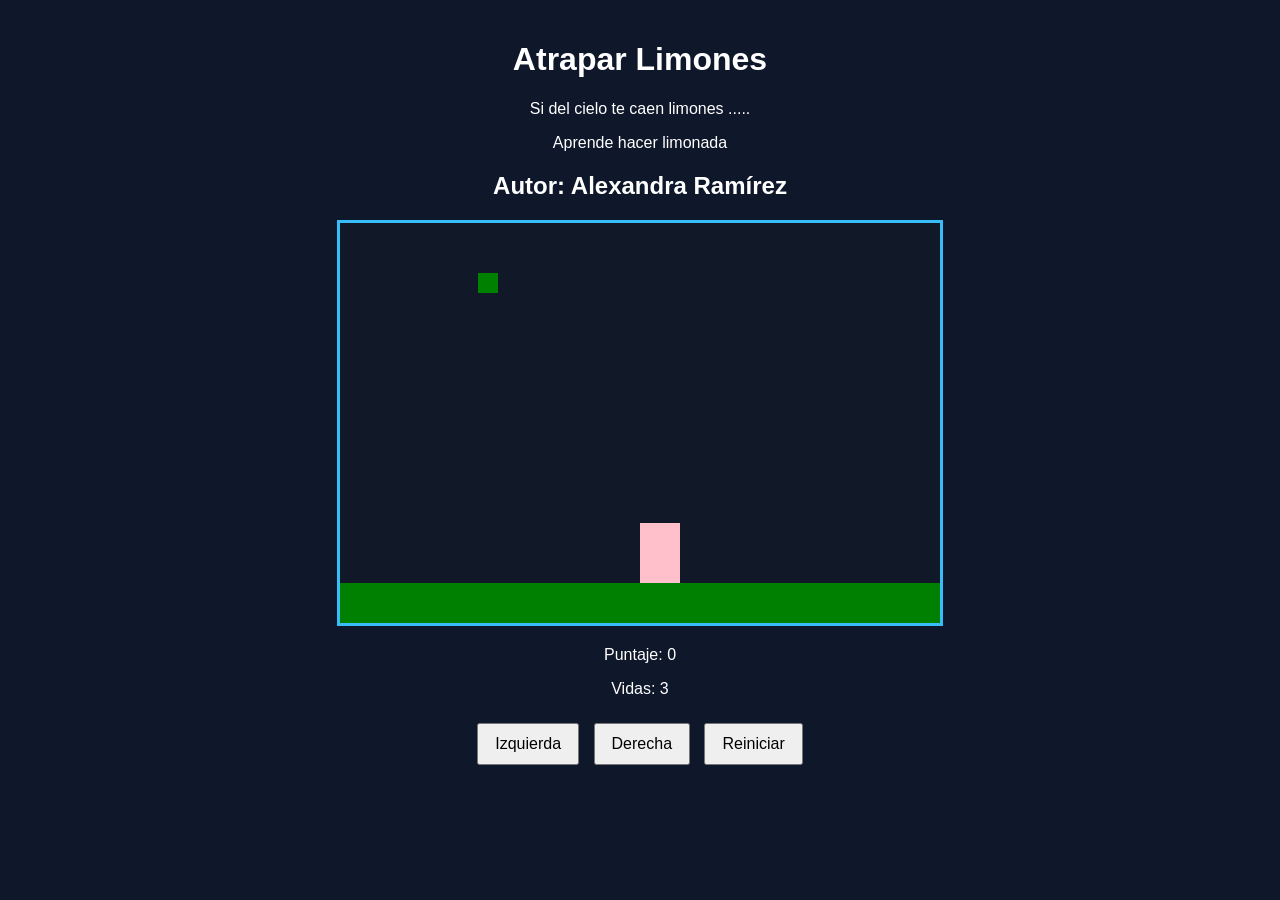
==== index.html.html @ 156c7311 "renombrar html principal" ====
<!DOCTYPE html>
<html>
<head>
  <title>Caza Estrellas</title>
  <link rel="stylesheet" href="limones.css">
 
 
</head>
<body onload="iniciarJuego();">
  <div class="contenedor">
    <h1>Atrapar Limones</h1>
    <p>Si del cielo te caen limones ..... </p>
    <p>Aprende hacer limonada</p>
    <h2>Autor: Alexandra Ramírez</h2>
    <canvas id="areaJuego" width="600" height="400"></canvas>
    
    <div class="panel">
      <p>Puntaje: <span id="txtPuntaje">0</span></p>
      <p>Vidas: <span id="txtVidas">3</span></p>

    </div>
    <div class="botones">
      <button onclick="moverIzquierda();">Izquierda</button>
      <button onclick="moverDerecha();">Derecha</button>
      <button>Reiniciar</button>
    </div>
  </div>
  <script src="limones.js"></script>
  <script  src="utils.js"></script>

</body>
</html>
---- limones.css ----
body {
  font-family: Arial, sans-serif;
  background-color: #0f172a;
  color: white;
  text-align: center;
  margin: 0;
  padding: 20px;
}

.contenedor {
  max-width: 800px;
  margin: 0 auto;
}

canvas {
  background-color: #111827;
  border: 3px solid #38bdf8;
  display: block;
  margin: 20px auto;
}

.panel {
  margin: 20px 0;
}

.botones button {
  margin: 5px;
  padding: 10px 16px;
  font-size: 16px;
  cursor: pointer;
}
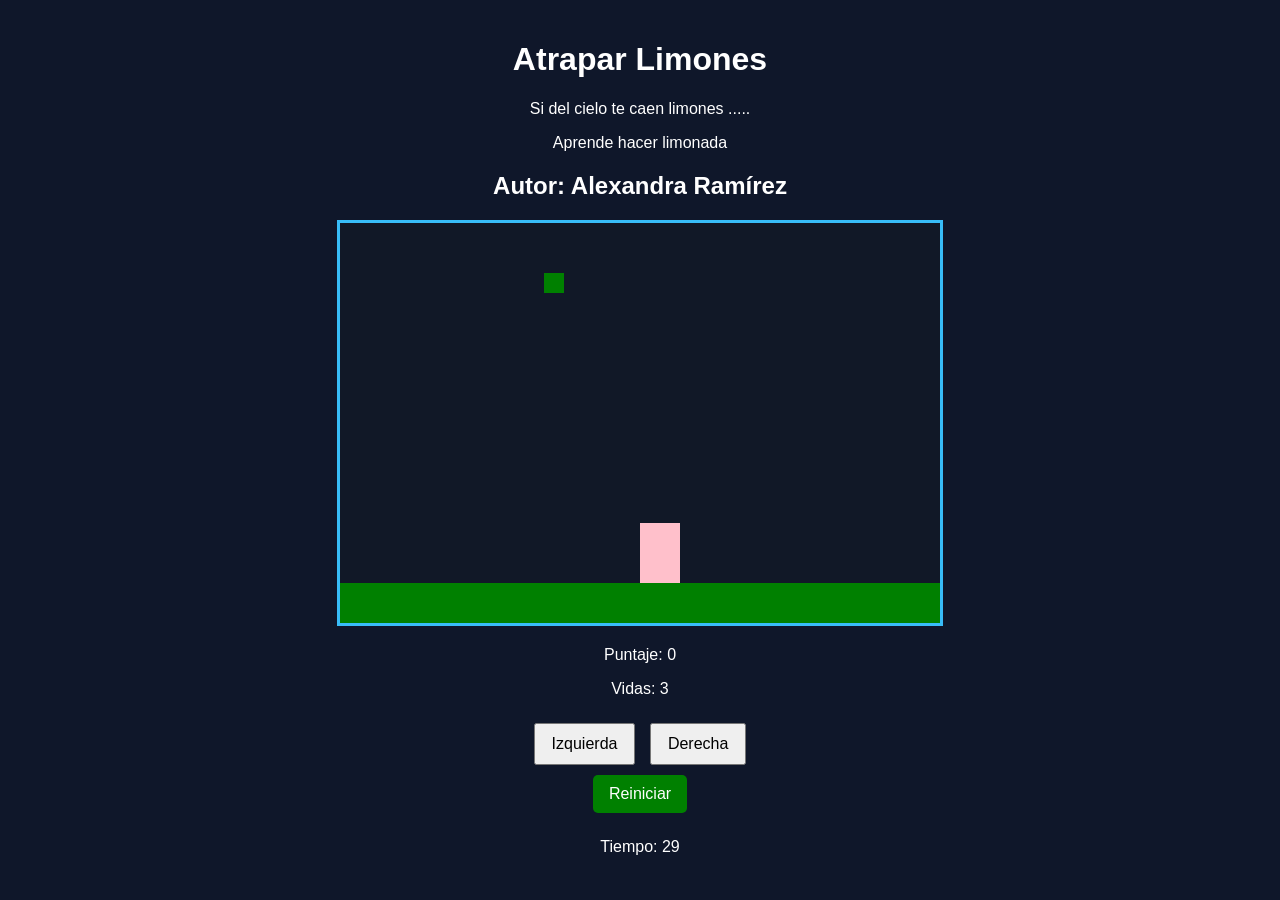
==== commit 1f065ced: "feat: finalizar lógica de juego y corrección de errores críticos" ====
--- a/index.html.html
+++ b/index.html.html
@@ -22,7 +22,13 @@
     <div class="botones">
       <button onclick="moverIzquierda();">Izquierda</button>
       <button onclick="moverDerecha();">Derecha</button>
-      <button>Reiniciar</button>
+      <div class="rei">
+      <button onclick="reiniciarJuego();">Reiniciar</button>
+    <div class="panel">
+      <span>Tiempo: <span id="txtTiempo">10</span>
+
+    </div>  
+    </div>
     </div>
   </div>
   <script src="limones.js"></script>
--- a/limones.css
+++ b/limones.css
@@ -28,4 +28,12 @@
   padding: 10px 16px;
   font-size: 16px;
   cursor: pointer;
+}
+.rei button {
+  background-color: green;
+  color: white;
+  border: none;
+  border-radius: 5px;
+  cursor: pointer;
+
 }
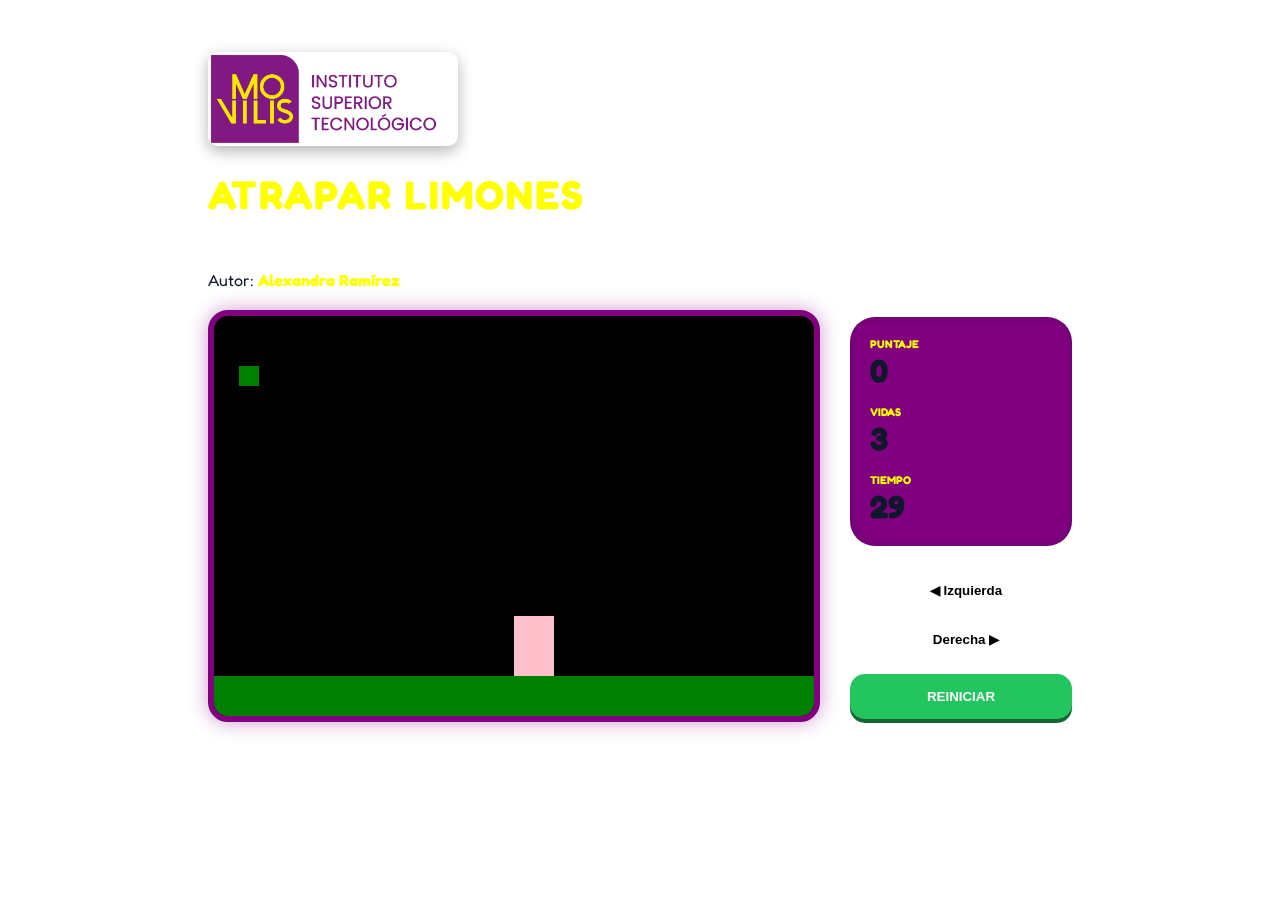
==== commit 1b39bc02: "Integración de logo Movilis y rediseño de interfaz estética" ====
--- a/index.html.html
+++ b/index.html.html
@@ -1,38 +1,60 @@
 <!DOCTYPE html>
-<html>
+<html lang="es">
 <head>
-  <title>Caza Estrellas</title>
+  <meta charset="UTF-8">
+  <meta name="viewport" content="width=device-width, initial-scale=1.0">
+  <title>Atrapar Limones - Movilis Edition</title>
   <link rel="stylesheet" href="limones.css">
- 
- 
+  <link href="https://fonts.googleapis.com/css2?family=Fredoka:wght@400;600&display=swap" rel="stylesheet">
 </head>
 <body onload="iniciarJuego();">
+
   <div class="contenedor">
-    <h1>Atrapar Limones</h1>
-    <p>Si del cielo te caen limones ..... </p>
-    <p>Aprende hacer limonada</p>
-    <h2>Autor: Alexandra Ramírez</h2>
-    <canvas id="areaJuego" width="600" height="400"></canvas>
-    
-    <div class="panel">
-      <p>Puntaje: <span id="txtPuntaje">0</span></p>
-      <p>Vidas: <span id="txtVidas">3</span></p>
+    <div class="header-logo">
+      <img src="LOGO FULL.png" alt="Logo Movilis" class="logo-movilis">
+    </div>
 
-    </div>
-    <div class="botones">
-      <button onclick="moverIzquierda();">Izquierda</button>
-      <button onclick="moverDerecha();">Derecha</button>
-      <div class="rei">
-      <button onclick="reiniciarJuego();">Reiniciar</button>
-    <div class="panel">
-      <span>Tiempo: <span id="txtTiempo">10</span>
+    <header>
+      <h1>Atrapar Limones</h1>
+      <div class="frase">
+        <p>"Si del cielo te caen limones... aprende a hacer limonada"</p>
+      </div>
+      <p class="author">Autor: <span>Alexandra Ramírez</span></p>
+    </header>
 
-    </div>  
-    </div>
+    <div class="main-layout">
+      <div class="game-area">
+        <canvas id="areaJuego" width="600" height="400"></canvas>
+      </div>
+
+      <aside class="sidebar">
+        <div class="stats-card">
+          <div class="stat-item">
+            <small>PUNTAJE</small>
+            <span id="txtPuntaje">0</span>
+          </div>
+          <div class="stat-item">
+            <small>VIDAS</small>
+            <span id="txtVidas">3</span>
+          </div>
+          <div class="stat-item">
+            <small>TIEMPO</small>
+            <span id="txtTiempo">30</span>
+          </div>
+        </div>
+
+        <div class="controles">
+          <div class="flechas">
+            <button class="btn-control" onclick="moverIzquierda();">◀ Izquierda</button>
+            <button class="btn-control" onclick="moverDerecha();">Derecha ▶</button>
+          </div>
+          <button class="btn-reiniciar" onclick="reiniciarJuego();">REINICIAR</button>
+        </div>
+      </aside>
     </div>
   </div>
+
+  <script src="utils.js"></script>
   <script src="limones.js"></script>
-  <script  src="utils.js"></script>
-
 </body>
 </html>
--- a/limones.css
+++ b/limones.css
@@ -1,39 +1,136 @@
+:root {
+  --morado-movilis: #800080;
+  --amarillo-movilis: #ffff00;
+  --fondo-oscuro: #0f172a;
+  --blanco: #ffffff;
+}
+
 body {
-  font-family: Arial, sans-serif;
-  background-color: #0f172a;
-  color: white;
-  text-align: center;
+  font-family: 'Fredoka', sans-serif;
+  background-color: var(--blanco);
+  color: var(--fondo-oscuro);
   margin: 0;
   padding: 20px;
+  display: flex;
+  justify-content: center;
 }
 
 .contenedor {
-  max-width: 800px;
-  margin: 0 auto;
+  max-width: 900px;
+  background: rgba(255, 255, 255, 0.05);
+  padding: 30px;
+  border-radius: 40px;
+  border: 2px solid rgba(255, 255, 255, 0.1);
+}
+
+/* --- LOGO --- */
+.header-logo {
+  margin-bottom: 20px;
+}
+
+.logo-movilis {
+  max-width: 250px;
+  height: auto;
+  border-radius: 10px;
+  box-shadow: 0 5px 15px rgba(0,0,0,0.3);
+}
+
+h1 {
+  font-size: 2.5rem;
+  color: var(--amarillo-movilis);
+  margin: 10px 0;
+  text-transform: uppercase;
+  letter-spacing: 2px;
+}
+
+.frase p {
+  font-style: italic;
+  color: var(--blanco);
+  opacity: 0.8;
+}
+
+.author span {
+  color: var(--amarillo-movilis);
+  font-weight: bold;
+}
+
+/* --- DISTRIBUCIÓN --- */
+.main-layout {
+  display: flex;
+  gap: 30px;
+  margin-top: 20px;
+  align-items: center;
 }
 
 canvas {
-  background-color: #111827;
-  border: 3px solid #38bdf8;
-  display: block;
-  margin: 20px auto;
+  background-color: #000;
+  border: 6px solid var(--morado-movilis);
+  border-radius: 20px;
+  box-shadow: 0 0 20px rgba(128, 0, 128, 0.4);
 }
 
-.panel {
-  margin: 20px 0;
+/* --- PANEL LATERAL --- */
+.sidebar {
+  display: flex;
+  flex-direction: column;
+  gap: 20px;
+  min-width: 200px;
 }
 
-.botones button {
+.stats-card {
+  background: var(--morado-movilis);
+  padding: 20px;
+  border-radius: 25px;
+  box-shadow: inset 0 0 10px rgba(0,0,0,0.2);
+}
+
+.stat-item {
+  margin-bottom: 15px;
+}
+
+.stat-item:last-child { margin-bottom: 0; }
+
+.stat-item small {
+  display: block;
+  font-size: 0.7rem;
+  color: var(--amarillo-movilis);
+  font-weight: bold;
+}
+
+.stat-item span {
+  font-size: 2rem;
+  font-weight: bold;
+}
+
+/* --- BOTONES --- */
+.btn-control {
+  background: var(--blanco);
+  border: none;
+  padding: 12px 15px;
   margin: 5px;
-  padding: 10px 16px;
-  font-size: 16px;
+  border-radius: 15px;
+  font-weight: bold;
   cursor: pointer;
+  transition: transform 0.1s;
+  width: 100%;
 }
-.rei button {
-  background-color: green;
+
+.btn-control:active { transform: scale(0.95); }
+
+.btn-reiniciar {
+  background: #22c55e;
   color: white;
   border: none;
-  border-radius: 5px;
+  padding: 15px;
+  width: 100%;
+  border-radius: 15px;
+  font-weight: bold;
   cursor: pointer;
+  margin-top: 10px;
+  box-shadow: 0 4px 0px #166534;
+}
 
+.btn-reiniciar:active {
+  transform: translateY(4px);
+  box-shadow: none;
 }
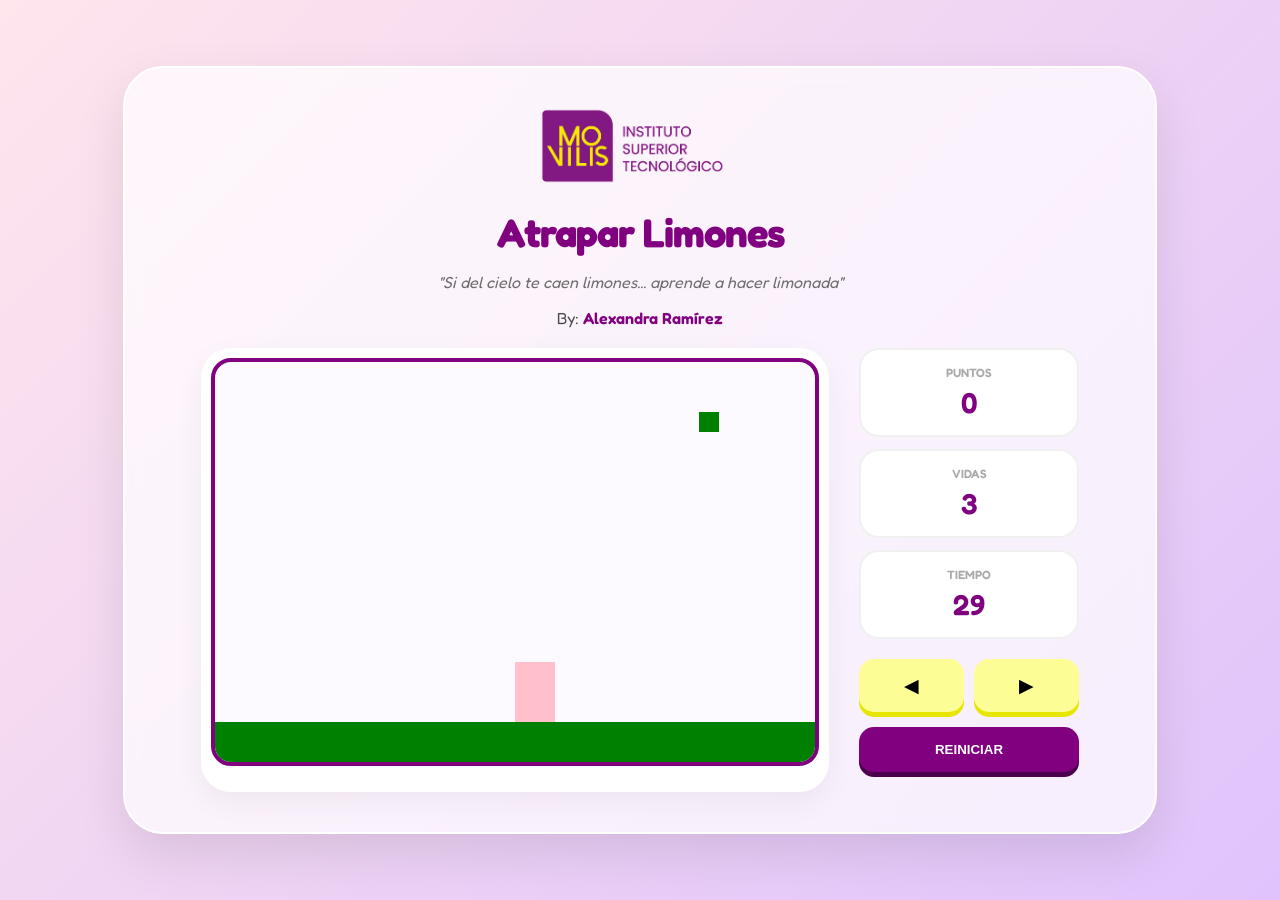
==== commit 2d64a44a: "feat: "Integración de logo Movilis y rediseño de interfaz estética"" ====
--- a/index.html.html
+++ b/index.html.html
@@ -9,49 +9,49 @@
 </head>
 <body onload="iniciarJuego();">
 
-  <div class="contenedor">
-    <div class="header-logo">
-      <img src="LOGO FULL.png" alt="Logo Movilis" class="logo-movilis">
-    </div>
-
-    <header>
+  <div class="glass-container">
+    <header class="game-header">
+      <img src="LOGO FULL.png" alt="Logo Movilis" class="brand-logo">
       <h1>Atrapar Limones</h1>
-      <div class="frase">
+      <div class="motto">
         <p>"Si del cielo te caen limones... aprende a hacer limonada"</p>
       </div>
-      <p class="author">Autor: <span>Alexandra Ramírez</span></p>
+      <p class="author">By: <span>Alexandra Ramírez</span></p>
     </header>
 
-    <div class="main-layout">
-      <div class="game-area">
+    <main class="game-layout">
+      <section class="canvas-wrapper">
         <canvas id="areaJuego" width="600" height="400"></canvas>
-      </div>
+        <div id="game-overlay">
+          <p id="mensaje-flotante"></p>
+        </div>
+      </section>
 
-      <aside class="sidebar">
-        <div class="stats-card">
-          <div class="stat-item">
-            <small>PUNTAJE</small>
+      <aside class="game-panel">
+        <div class="stats-grid">
+          <div class="stat-card score">
+            <small>PUNTOS</small>
             <span id="txtPuntaje">0</span>
           </div>
-          <div class="stat-item">
+          <div class="stat-card lives">
             <small>VIDAS</small>
             <span id="txtVidas">3</span>
           </div>
-          <div class="stat-item">
+          <div class="stat-card timer">
             <small>TIEMPO</small>
             <span id="txtTiempo">30</span>
           </div>
         </div>
 
-        <div class="controles">
-          <div class="flechas">
-            <button class="btn-control" onclick="moverIzquierda();">◀ Izquierda</button>
-            <button class="btn-control" onclick="moverDerecha();">Derecha ▶</button>
+        <div class="controls-section">
+          <div class="d-pad">
+            <button class="btn-move" onclick="moverIzquierda();">◀</button>
+            <button class="btn-move" onclick="moverDerecha();">▶</button>
           </div>
-          <button class="btn-reiniciar" onclick="reiniciarJuego();">REINICIAR</button>
+          <button class="btn-reset" onclick="reiniciarJuego();">REINICIAR</button>
         </div>
       </aside>
-    </div>
+    </main>
   </div>
 
   <script src="utils.js"></script>
--- a/limones.css
+++ b/limones.css
@@ -1,136 +1,162 @@
+/* Paleta de colores Aesthetic Movilis */
 :root {
-  --morado-movilis: #800080;
-  --amarillo-movilis: #ffff00;
-  --fondo-oscuro: #0f172a;
-  --blanco: #ffffff;
+  --movilis-purple: #800080;
+  --movilis-yellow: #fdfd96; /* Amarillo pastel */
+  --soft-pink: #ffe5ec;
+  --text-color: #4a4a4a;
+  --white: #ffffff;
 }
 
 body {
+  margin: 0;
+  padding: 0;
   font-family: 'Fredoka', sans-serif;
-  background-color: var(--blanco);
-  color: var(--fondo-oscuro);
-  margin: 0;
-  padding: 20px;
+  background: linear-gradient(135deg, var(--soft-pink) 0%, #e0c3fc 100%);
   display: flex;
   justify-content: center;
+  align-items: center;
+  min-height: 100vh;
+  color: var(--text-color);
 }
 
-.contenedor {
-  max-width: 900px;
-  background: rgba(255, 255, 255, 0.05);
-  padding: 30px;
+.glass-container {
+  background: rgba(255, 255, 255, 0.7);
+  backdrop-filter: blur(10px);
   border-radius: 40px;
-  border: 2px solid rgba(255, 255, 255, 0.1);
+  padding: 40px;
+  box-shadow: 0 20px 50px rgba(0, 0, 0, 0.1);
+  border: 2px solid var(--white);
+  max-width: 950px;
+  width: 90%;
+  text-align: center;
 }
 
-/* --- LOGO --- */
-.header-logo {
-  margin-bottom: 20px;
-}
-
-.logo-movilis {
-  max-width: 250px;
-  height: auto;
-  border-radius: 10px;
-  box-shadow: 0 5px 15px rgba(0,0,0,0.3);
+/* --- HEADER --- */
+.brand-logo {
+  max-width: 200px;
+  border-radius: 12px;
+  margin-bottom: 10px;
 }
 
 h1 {
+  margin: 10px 0;
   font-size: 2.5rem;
-  color: var(--amarillo-movilis);
-  margin: 10px 0;
-  text-transform: uppercase;
-  letter-spacing: 2px;
+  color: var(--movilis-purple);
+  letter-spacing: -1px;
 }
 
-.frase p {
+.motto {
   font-style: italic;
-  color: var(--blanco);
   opacity: 0.8;
+  margin-bottom: 5px;
 }
 
 .author span {
-  color: var(--amarillo-movilis);
-  font-weight: bold;
+  font-weight: 600;
+  color: var(--movilis-purple);
 }
 
-/* --- DISTRIBUCIÓN --- */
-.main-layout {
+/* --- LAYOUT --- */
+.game-layout {
   display: flex;
   gap: 30px;
+  justify-content: center;
+  align-items: flex-start;
+  flex-wrap: wrap;
   margin-top: 20px;
-  align-items: center;
+}
+
+/* --- CANVAS --- */
+.canvas-wrapper {
+  position: relative;
+  background: var(--white);
+  padding: 10px;
+  border-radius: 30px;
+  box-shadow: 0 10px 30px rgba(0,0,0,0.05);
 }
 
 canvas {
-  background-color: #000;
-  border: 6px solid var(--morado-movilis);
+  background-color: #fcfaff;
   border-radius: 20px;
-  box-shadow: 0 0 20px rgba(128, 0, 128, 0.4);
+  display: block;
+  border: 4px solid var(--movilis-purple);
 }
 
-/* --- PANEL LATERAL --- */
-.sidebar {
+/* --- PANEL DE STATS --- */
+.game-panel {
   display: flex;
   flex-direction: column;
   gap: 20px;
-  min-width: 200px;
+  min-width: 220px;
 }
 
-.stats-card {
-  background: var(--morado-movilis);
-  padding: 20px;
-  border-radius: 25px;
-  box-shadow: inset 0 0 10px rgba(0,0,0,0.2);
+.stats-grid {
+  display: flex;
+  flex-direction: column;
+  gap: 12px;
 }
 
-.stat-item {
+.stat-card {
+  background: var(--white);
+  padding: 15px;
+  border-radius: 20px;
+  border: 2px solid #f0f0f0;
+  transition: transform 0.2s;
+}
+
+.stat-card:hover { transform: translateY(-3px); }
+
+.stat-card small {
+  display: block;
+  font-size: 0.75rem;
+  font-weight: 600;
+  color: #aaa;
+  margin-bottom: 5px;
+}
+
+.stat-card span {
+  font-size: 1.8rem;
+  font-weight: 600;
+  color: var(--movilis-purple);
+}
+
+/* --- CONTROLES --- */
+.d-pad {
+  display: flex;
+  gap: 10px;
   margin-bottom: 15px;
 }
 
-.stat-item:last-child { margin-bottom: 0; }
-
-.stat-item small {
-  display: block;
-  font-size: 0.7rem;
-  color: var(--amarillo-movilis);
-  font-weight: bold;
+.btn-move {
+  flex: 1;
+  padding: 15px;
+  border: none;
+  background: var(--movilis-yellow);
+  border-radius: 15px;
+  font-size: 1.2rem;
+  cursor: pointer;
+  box-shadow: 0 5px 0px #e6e600;
+  transition: all 0.1s;
 }
 
-.stat-item span {
-  font-size: 2rem;
-  font-weight: bold;
+.btn-move:active {
+  transform: translateY(4px);
+  box-shadow: 0 1px 0px #e6e600;
 }
 
-/* --- BOTONES --- */
-.btn-control {
-  background: var(--blanco);
+.btn-reset {
+  width: 100%;
+  padding: 15px;
   border: none;
-  padding: 12px 15px;
-  margin: 5px;
+  background: var(--movilis-purple);
+  color: var(--white);
   border-radius: 15px;
-  font-weight: bold;
+  font-weight: 600;
   cursor: pointer;
-  transition: transform 0.1s;
-  width: 100%;
+  box-shadow: 0 5px 0px #4d004d;
 }
 
-.btn-control:active { transform: scale(0.95); }
-
-.btn-reiniciar {
-  background: #22c55e;
-  color: white;
-  border: none;
-  padding: 15px;
-  width: 100%;
-  border-radius: 15px;
-  font-weight: bold;
-  cursor: pointer;
-  margin-top: 10px;
-  box-shadow: 0 4px 0px #166534;
-}
-
-.btn-reiniciar:active {
+.btn-reset:active {
   transform: translateY(4px);
-  box-shadow: none;
+  box-shadow: 0 1px 0px #4d004d;
 }
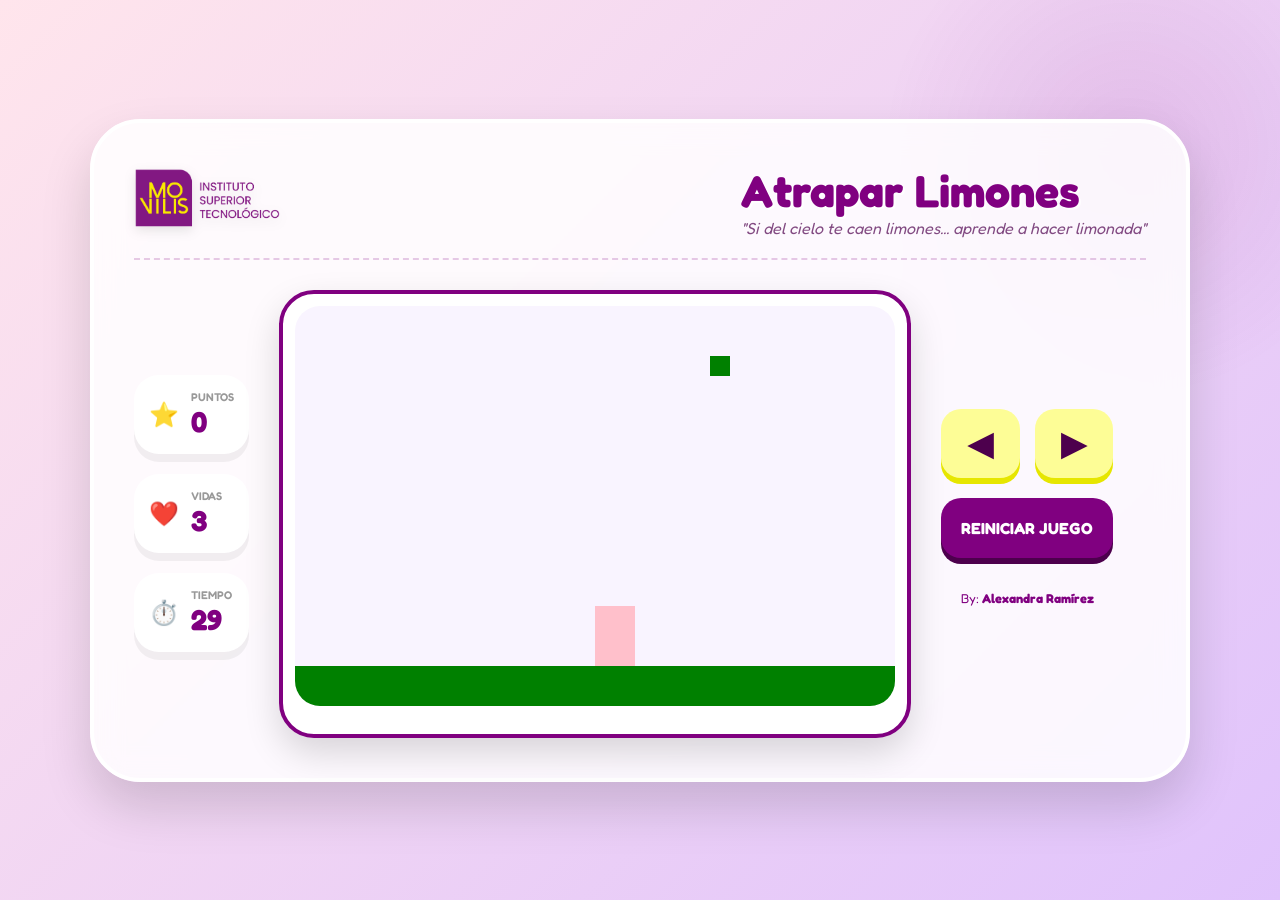
==== commit 02eb646b: "modificacion del juego-limones mediante prompts a ChatGpt" ====
--- a/index.html.html
+++ b/index.html.html
@@ -5,55 +5,79 @@
   <meta name="viewport" content="width=device-width, initial-scale=1.0">
   <title>Atrapar Limones - Movilis Edition</title>
   <link rel="stylesheet" href="limones.css">
-  <link href="https://fonts.googleapis.com/css2?family=Fredoka:wght@400;600&display=swap" rel="stylesheet">
+  <link href="https://fonts.googleapis.com/css2?family=Fredoka:wght@400;600;700&display=swap" rel="stylesheet">
 </head>
 <body onload="iniciarJuego();">
 
-  <div class="glass-container">
+  <div class="bg-blob"></div>
+
+  <div class="main-wrapper">
     <header class="game-header">
-      <img src="LOGO FULL.png" alt="Logo Movilis" class="brand-logo">
-      <h1>Atrapar Limones</h1>
-      <div class="motto">
-        <p>"Si del cielo te caen limones... aprende a hacer limonada"</p>
+      <div class="brand-section">
+        <img src="LOGO FULL.png" alt="Logo Movilis" class="brand-logo">
       </div>
-      <p class="author">By: <span>Alexandra Ramírez</span></p>
+      <div class="title-section">
+        <h1>Atrapar Limones</h1>
+        <p class="motto">"Si del cielo te caen limones... aprende a hacer limonada"</p>
+      </div>
     </header>
 
-    <main class="game-layout">
-      <section class="canvas-wrapper">
-        <canvas id="areaJuego" width="600" height="400"></canvas>
-        <div id="game-overlay">
-          <p id="mensaje-flotante"></p>
-        </div>
-      </section>
-
-      <aside class="game-panel">
-        <div class="stats-grid">
-          <div class="stat-card score">
+    <main class="game-container">
+      <aside class="stats-panel">
+        <div class="stat-card score-card">
+          <span class="icon">⭐</span>
+          <div class="stat-info">
             <small>PUNTOS</small>
             <span id="txtPuntaje">0</span>
           </div>
-          <div class="stat-card lives">
+        </div>
+        <div class="stat-card lives-card">
+          <span class="icon">❤️</span>
+          <div class="stat-info">
             <small>VIDAS</small>
             <span id="txtVidas">3</span>
           </div>
-          <div class="stat-card timer">
+        </div>
+        <div class="stat-card timer-card">
+          <span class="icon">⏱️</span>
+          <div class="stat-info">
             <small>TIEMPO</small>
             <span id="txtTiempo">30</span>
           </div>
         </div>
+      </aside>
 
-        <div class="controls-section">
-          <div class="d-pad">
-            <button class="btn-move" onclick="moverIzquierda();">◀</button>
-            <button class="btn-move" onclick="moverDerecha();">▶</button>
+      <section class="canvas-area">
+        <div class="canvas-border">
+          <canvas id="areaJuego" width="600" height="400"></canvas>
+          <div id="game-overlay">
+            <p id="mensaje-flotante"></p>
           </div>
-          <button class="btn-reset" onclick="reiniciarJuego();">REINICIAR</button>
         </div>
+      </section>
+
+      <aside class="controls-panel">
+        <div class="d-pad">
+          <button class="btn-action btn-move" onclick="moverIzquierda();" aria-label="Izquierda">◀</button>
+          <button class="btn-action btn-move" onclick="moverDerecha();" aria-label="Derecha">▶</button>
+        </div>
+        <button class="btn-action btn-reset" onclick="reiniciarJuego();">
+          REINICIAR JUEGO
+        </button>
+        <p class="author-tag">By: <span>Alexandra Ramírez</span></p>
       </aside>
     </main>
   </div>
 
+  <script>
+    function generarAleatorio(min, max) {
+      let random = Math.random();
+      let numero = random * (max - min);
+      let numeroEntero = parseInt(numero);
+      numeroEntero = numeroEntero + min;
+      return numeroEntero;
+    }
+  </script>
   <script src="utils.js"></script>
   <script src="limones.js"></script>
 </body>
--- a/limones.css
+++ b/limones.css
@@ -1,162 +1,203 @@
-/* Paleta de colores Aesthetic Movilis */
+/* Paleta de colores Pro */
 :root {
   --movilis-purple: #800080;
-  --movilis-yellow: #fdfd96; /* Amarillo pastel */
-  --soft-pink: #ffe5ec;
-  --text-color: #4a4a4a;
+  --movilis-purple-dark: #4d004d;
+  --movilis-yellow: #fdfd96;
+  --movilis-yellow-dark: #e6e600;
   --white: #ffffff;
+  --glass-bg: rgba(255, 255, 255, 0.85);
+  --shadow: rgba(0, 0, 0, 0.15);
+}
+
+* {
+  box-sizing: border-box;
 }
 
 body {
   margin: 0;
   padding: 0;
   font-family: 'Fredoka', sans-serif;
-  background: linear-gradient(135deg, var(--soft-pink) 0%, #e0c3fc 100%);
+  background: linear-gradient(135deg, #ffe5ec 0%, #e0c3fc 100%);
+  min-height: 100vh;
   display: flex;
   justify-content: center;
   align-items: center;
-  min-height: 100vh;
-  color: var(--text-color);
-}
-
-.glass-container {
-  background: rgba(255, 255, 255, 0.7);
-  backdrop-filter: blur(10px);
-  border-radius: 40px;
+  overflow-x: hidden;
+}
+
+/* Fondo decorativo */
+.bg-blob {
+  position: fixed;
+  width: 500px;
+  height: 500px;
+  background: radial-gradient(circle, rgba(128,0,128,0.1) 0%, rgba(255,255,255,0) 70%);
+  z-index: -1;
+  top: -100px;
+  right: -100px;
+}
+
+.main-wrapper {
+  width: 95%;
+  max-width: 1100px;
+  background: var(--glass-bg);
+  backdrop-filter: blur(15px);
+  border-radius: 50px;
   padding: 40px;
-  box-shadow: 0 20px 50px rgba(0, 0, 0, 0.1);
-  border: 2px solid var(--white);
-  max-width: 950px;
-  width: 90%;
-  text-align: center;
-}
-
-/* --- HEADER --- */
+  border: 4px solid var(--white);
+  box-shadow: 0 25px 50px var(--shadow);
+}
+
+/* Header */
+.game-header {
+  display: flex;
+  justify-content: space-between;
+  align-items: center;
+  margin-bottom: 30px;
+  border-bottom: 2px dashed rgba(128,0,128,0.2);
+  padding-bottom: 20px;
+}
+
 .brand-logo {
-  max-width: 200px;
-  border-radius: 12px;
-  margin-bottom: 10px;
+  height: 60px;
+  filter: drop-shadow(0 4px 6px rgba(0,0,0,0.1));
 }
 
 h1 {
-  margin: 10px 0;
-  font-size: 2.5rem;
+  margin: 0;
   color: var(--movilis-purple);
-  letter-spacing: -1px;
+  font-size: 2.8rem;
+  text-shadow: 2px 2px 0px var(--white);
 }
 
 .motto {
+  margin: 0;
+  font-size: 1rem;
+  color: var(--movilis-purple-dark);
+  opacity: 0.7;
   font-style: italic;
-  opacity: 0.8;
-  margin-bottom: 5px;
-}
-
-.author span {
-  font-weight: 600;
-  color: var(--movilis-purple);
-}
-
-/* --- LAYOUT --- */
-.game-layout {
-  display: flex;
+}
+
+/* Layout Principal */
+.game-container {
+  display: flex;
+  grid-template-columns: 200px 1fr 200px;
   gap: 30px;
-  justify-content: center;
-  align-items: flex-start;
-  flex-wrap: wrap;
-  margin-top: 20px;
-}
-
-/* --- CANVAS --- */
-.canvas-wrapper {
-  position: relative;
-  background: var(--white);
-  padding: 10px;
-  border-radius: 30px;
-  box-shadow: 0 10px 30px rgba(0,0,0,0.05);
-}
-
-canvas {
-  background-color: #fcfaff;
-  border-radius: 20px;
-  display: block;
-  border: 4px solid var(--movilis-purple);
-}
-
-/* --- PANEL DE STATS --- */
-.game-panel {
+  align-items: center;
+}
+
+/* Estadísticas */
+.stats-panel {
   display: flex;
   flex-direction: column;
   gap: 20px;
-  min-width: 220px;
-}
-
-.stats-grid {
-  display: flex;
-  flex-direction: column;
-  gap: 12px;
 }
 
 .stat-card {
   background: var(--white);
   padding: 15px;
-  border-radius: 20px;
-  border: 2px solid #f0f0f0;
-  transition: transform 0.2s;
-}
-
-.stat-card:hover { transform: translateY(-3px); }
-
-.stat-card small {
+  border-radius: 25px;
+  display: flex;
+  align-items: center;
+  gap: 12px;
+  box-shadow: 0 8px 0px rgba(0,0,0,0.05);
+  transition: all 0.3s cubic-bezier(0.175, 0.885, 0.32, 1.275);
+}
+
+.stat-card:hover {
+  transform: scale(1.05);
+  box-shadow: 0 12px 20px rgba(0,0,0,0.1);
+}
+
+.stat-card .icon { font-size: 1.5rem; }
+.stat-card small { display: block; font-weight: 600; color: #999; font-size: 0.7rem; }
+.stat-card span { font-size: 1.8rem; font-weight: 700; color: var(--movilis-purple); }
+
+/* Canvas */
+.canvas-area {
+  display: flex;
+  justify-content: center;
+}
+
+.canvas-border {
+  background: var(--white);
+  padding: 12px;
+  border-radius: 35px;
+  box-shadow: 0 15px 35px var(--shadow);
+  border: 4px solid var(--movilis-purple);
+  position: relative;
+}
+
+canvas {
+  border-radius: 25px;
+  background-color: #f9f4ff;
   display: block;
-  font-size: 0.75rem;
-  font-weight: 600;
-  color: #aaa;
-  margin-bottom: 5px;
-}
-
-.stat-card span {
-  font-size: 1.8rem;
-  font-weight: 600;
-  color: var(--movilis-purple);
-}
-
-/* --- CONTROLES --- */
+}
+
+/* Botones y Controles */
+.controls-panel {
+  display: flex;
+  flex-direction: column;
+  gap: 20px;
+}
+
 .d-pad {
   display: flex;
-  gap: 10px;
-  margin-bottom: 15px;
+  gap: 15px;
+}
+
+.btn-action {
+  border: none;
+  cursor: pointer;
+  font-family: 'Fredoka', sans-serif;
+  font-weight: 700;
+  transition: all 0.2s ease;
+  position: relative;
+}
+
+/* Microinteracciones de botones */
+.btn-action:hover {
+  transform: translateY(-5px) scale(1.05);
+  filter: brightness(1.1);
+}
+
+.btn-action:active {
+  transform: translateY(2px);
 }
 
 .btn-move {
   flex: 1;
+  background: var(--movilis-yellow);
+  color: var(--movilis-purple-dark);
+  font-size: 2rem;
   padding: 15px;
-  border: none;
-  background: var(--movilis-yellow);
-  border-radius: 15px;
-  font-size: 1.2rem;
-  cursor: pointer;
-  box-shadow: 0 5px 0px #e6e600;
-  transition: all 0.1s;
-}
-
-.btn-move:active {
-  transform: translateY(4px);
-  box-shadow: 0 1px 0px #e6e600;
+  border-radius: 20px;
+  box-shadow: 0 6px 0px var(--movilis-yellow-dark);
 }
 
 .btn-reset {
-  width: 100%;
-  padding: 15px;
-  border: none;
   background: var(--movilis-purple);
   color: var(--white);
-  border-radius: 15px;
-  font-weight: 600;
-  cursor: pointer;
-  box-shadow: 0 5px 0px #4d004d;
-}
-
-.btn-reset:active {
-  transform: translateY(4px);
-  box-shadow: 0 1px 0px #4d004d;
+  padding: 20px;
+  border-radius: 20px;
+  font-size: 1rem;
+  box-shadow: 0 6px 0px var(--movilis-purple-dark);
+}
+
+.author-tag {
+  text-align: center;
+  font-size: 0.8rem;
+  color: var(--movilis-purple);
+}
+
+.author-tag span { font-weight: 700; }
+
+/* Responsive */
+@media (max-width: 900px) {
+  .game-container {
+    grid-template-columns: 1fr;
+  }
+  .stats-panel {
+    flex-direction: row;
+    justify-content: center;
+  }
 }
